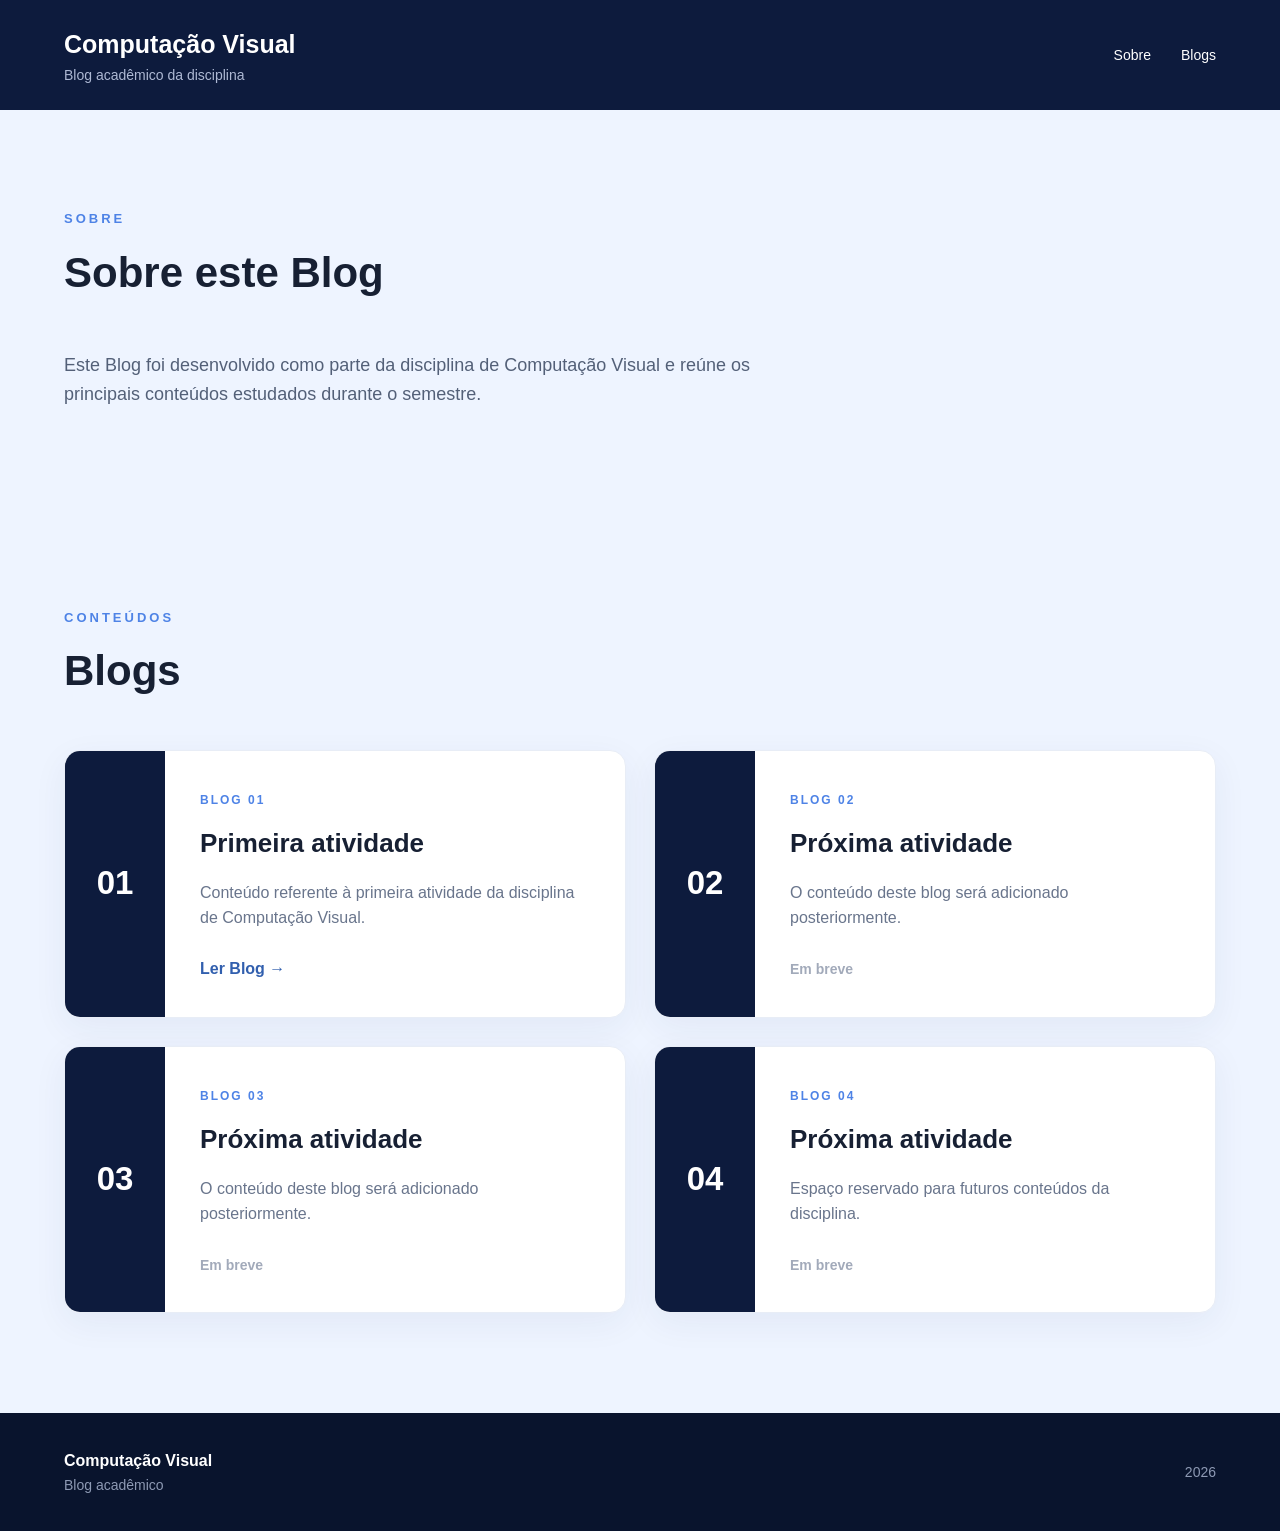
==== index.html @ 4e212698 "Update index.html" ====
<!DOCTYPE html>
<html lang="pt-br">

<head>
    <meta charset="UTF-8">
    <meta name="viewport" content="width=device-width, initial-scale=1.0">

    <title>Computação Visual</title>

    <link rel="stylesheet" href="style.css">
</head>

<body>

    <header class="topo">
        <div class="container topo-conteudo">

            <div class="marca">
                <h1>Computação Visual</h1>
                <p>Blog acadêmico da disciplina</p>
            </div>

            <nav>
                
                <a href="#sobre">Sobre</a>
                <a href="#blogs">Blogs</a>
            </nav>

        </div>
    </header>


    <main>

        

        <section id="sobre" class="sobre">

            <div class="container">

                <div class="titulo-secao">
                    <span>SOBRE</span>
                    <h2>Sobre este Blog</h2>
                </div>

                <div class="sobre-conteudo">

    <p>
        Este Blog foi desenvolvido como parte da disciplina
        de Computação Visual e reúne os principais conteúdos
        estudados durante o semestre.
    </p>

</div>

            </div>

        </section>


        <section id="blogs" class="secao-blogs">

            <div class="container">

                <div class="titulo-secao">
                    <span>CONTEÚDOS</span>
                    <h2>Blogs</h2>
                </div>


                <div class="grid-blogs">


                    <article class="card-blog">

                        <div class="numero-blog">
                            01
                        </div>

                        <div class="card-conteudo">

                            <span class="categoria">
                                BLOG 01
                            </span>

                            <h3>
                                Primeira atividade
                            </h3>

                            <p>
                                Conteúdo referente à primeira atividade
                                da disciplina de Computação Visual.
                            </p>

                            <a href="blog1.html">
                                Ler Blog →
                            </a>

                        </div>

                    </article>


                    <article class="card-blog">

                        <div class="numero-blog">
                            02
                        </div>

                        <div class="card-conteudo">

                            <span class="categoria">
                                BLOG 02
                            </span>

                            <h3>
                                Próxima atividade
                            </h3>

                            <p>
                                O conteúdo deste blog será adicionado
                                posteriormente.
                            </p>

                            <span class="em-breve">
                                Em breve
                            </span>

                        </div>

                    </article>


                    <article class="card-blog">

                        <div class="numero-blog">
                            03
                        </div>

                        <div class="card-conteudo">

                            <span class="categoria">
                                BLOG 03
                            </span>

                            <h3>
                                Próxima atividade
                            </h3>

                            <p>
                                O conteúdo deste blog será adicionado
                                posteriormente.
                            </p>

                            <span class="em-breve">
                                Em breve
                            </span>

                        </div>

                    </article>


                    <article class="card-blog">

                        <div class="numero-blog">
                            04
                        </div>

                        <div class="card-conteudo">

                            <span class="categoria">
                                BLOG 04
                            </span>

                            <h3>
                                Próxima atividade
                            </h3>

                            <p>
                                Espaço reservado para futuros conteúdos
                                da disciplina.
                            </p>

                            <span class="em-breve">
                                Em breve
                            </span>

                        </div>

                    </article>


                </div>

            </div>

        </section>

    </main>


    <footer>

        <div class="container rodape-conteudo">

            <div>
                <strong>Computação Visual</strong>
                <p>Blog acadêmico</p>
            </div>

            <p>
                2026
            </p>

        </div>

    </footer>


</body>

</html>
---- style.css ----
/* CONFIGURAÇÕES GERAIS */

* {
    margin: 0;
    padding: 0;
    box-sizing: border-box;
}

html {
    scroll-behavior: smooth;
}

body {
    font-family: Arial, Helvetica, sans-serif;
    background-color: #eef4ff;
    color: #172033;
    line-height: 1.6;
}

.container {
    width: 90%;
    max-width: 1180px;
    margin: 0 auto;
}


/* TOPO */

.topo {
    background-color: #0d1b3d;
    color: white;
    padding: 24px 0;
}

.topo-conteudo {
    display: flex;
    justify-content: space-between;
    align-items: center;
    gap: 30px;
}

.marca h1 {
    font-size: 25px;
    font-weight: 700;
}

.marca p {
    color: #aeb9d4;
    font-size: 14px;
}

nav {
    display: flex;
    gap: 30px;
}

nav a {
    color: white;
    text-decoration: none;
    font-size: 14px;
    transition: 0.3s;
}

nav a:hover {
    color: #75a7ff;
}


/* HERO */

.hero {
    background-color: #0d1b3d;
    color: white;
    padding: 90px 0 110px;
}

.hero-conteudo {
    display: flex;
    align-items: center;
    justify-content: space-between;
    gap: 60px;
}

.hero-texto {
    max-width: 720px;
}

.etiqueta {
    display: inline-block;
    color: #82adff;
    font-size: 13px;
    font-weight: bold;
    letter-spacing: 3px;
    margin-bottom: 20px;
}

.hero h2 {
    font-size: 58px;
    line-height: 1.1;
    max-width: 750px;
    margin-bottom: 25px;
}

.hero p {
    color: #c2cbe0;
    font-size: 18px;
    max-width: 650px;
    margin-bottom: 35px;
}

.botao {
    display: inline-block;
    background-color: #4e83e6;
    color: white;
    text-decoration: none;
    padding: 14px 26px;
    border-radius: 8px;
    font-weight: bold;
    transition: 0.3s;
}

.botao:hover {
    background-color: #6d9af0;
}

.hero-detalhe {
    font-size: 180px;
    font-weight: bold;
    color: rgba(255, 255, 255, 0.05);
}


/* TÍTULOS DAS SEÇÕES */

.titulo-secao {
    margin-bottom: 45px;
}

.titulo-secao span {
    color: #4e83e6;
    font-size: 13px;
    font-weight: bold;
    letter-spacing: 3px;
}

.titulo-secao h2 {
    font-size: 42px;
    margin-top: 8px;
}


/* SOBRE */

.sobre {
    background-color: transparent !important;
    padding: 95px 0;
}

.sobre-conteudo {
    max-width: 750px;
}

.sobre-conteudo p {
    font-size: 18px;
    color: #536078;
}


/* BLOGS */

.secao-blogs {
    padding: 100px 0;
}

.grid-blogs {
    display: grid;
    grid-template-columns: repeat(2, 1fr);
    gap: 28px;
}

.card-blog {
    background-color: white;
    border-radius: 16px;
    overflow: hidden;
    display: flex;
    min-height: 260px;
    border: 1px solid #e8edf6;
    box-shadow: 0 10px 35px rgba(28, 52, 94, 0.06);
    transition: 0.3s;
}

.card-blog:hover {
    transform: translateY(-6px);
    box-shadow: 0 18px 40px rgba(28, 52, 94, 0.12);
}

.numero-blog {
    width: 100px;
    min-width: 100px;
    flex: 0 0 100px;

    background-color: #0d1b3d;
    color: white;
    font-size: 33px;
    font-weight: bold;
    display: flex;
    justify-content: center;
    align-items: center;
}

.card-conteudo {
    padding: 35px;
}

.categoria {
    font-size: 12px;
    letter-spacing: 2px;
    font-weight: bold;
    color: #4e83e6;
}

.card-conteudo h3 {
    margin: 12px 0 15px;
    font-size: 26px;
}

.card-conteudo p {
    color: #69758c;
    margin-bottom: 25px;
}

.card-conteudo a {
    color: #315fae;
    text-decoration: none;
    font-weight: bold;
}

.card-conteudo a:hover {
    text-decoration: underline;
}

.em-breve {
    color: #a2aaba;
    font-weight: bold;
    font-size: 14px;
}


/* RODAPÉ */

footer {
    background-color: #09142d;
    color: white;
    padding: 35px 0;
}

.rodape-conteudo {
    display: flex;
    justify-content: space-between;
    align-items: center;
}

.rodape-conteudo p {
    color: #8e9ab4;
    font-size: 14px;
}


/* CELULAR */

@media (max-width: 800px) {

    .topo-conteudo {
        flex-direction: column;
        align-items: flex-start;
    }

    nav {
        gap: 18px;
    }

    .hero {
        padding: 70px 0;
    }

    .hero-conteudo {
        display: block;
    }

    .hero h2 {
        font-size: 40px;
    }

    .hero-detalhe {
        display: none;
    }

    .sobre-conteudo {
        grid-template-columns: 1fr;
    }

    .grid-blogs {
        grid-template-columns: 1fr;
    }

    .card-blog {
        min-height: auto;
    }

    .numero-blog {
        width: 75px;
    }

    .titulo-secao h2 {
        font-size: 34px;
    }

    .rodape-conteudo {
        flex-direction: column;
        align-items: flex-start;
        gap: 10px;
    }

}
/* PÁGINA DOS POSTS */

.post-pagina {
    padding: 90px 0;
    max-width: 900px;
}

.post-cabecalho {
    margin-bottom: 60px;
}

.post-cabecalho h1 {
    font-size: 48px;
    line-height: 1.15;
    margin: 15px 0 20px;
    color: #172033;
}

.post-subtitulo {
    font-size: 19px;
    color: #69758c;
    max-width: 750px;
}

.post-conteudo {
    background-color: white;
    padding: 50px;
    border-radius: 16px;
    box-shadow: 0 10px 35px rgba(28, 52, 94, 0.06);
}

.post-conteudo h2 {
    font-size: 27px;
    margin-top: 45px;
    margin-bottom: 16px;
    color: #0d1b3d;
}

.post-conteudo h2:first-child {
    margin-top: 0;
}

.post-conteudo p {
    font-size: 18px;
    line-height: 1.8;
    color: #536078;
    margin-bottom: 22px;
}

.voltar-blog {
    display: inline-block;
    margin-top: 35px;
    color: #315fae;
    text-decoration: none;
    font-weight: bold;
}

.voltar-blog:hover {
    text-decoration: underline;
}


/* CELULAR - POSTS */

@media (max-width: 800px) {

    .post-pagina {
        padding: 60px 0;
    }

    .post-cabecalho h1 {
        font-size: 36px;
    }

    .post-conteudo {
        padding: 28px;
    }

    .post-conteudo h2 {
        font-size: 24px;
    }

    .post-conteudo p {
        font-size: 17px;
    }

}
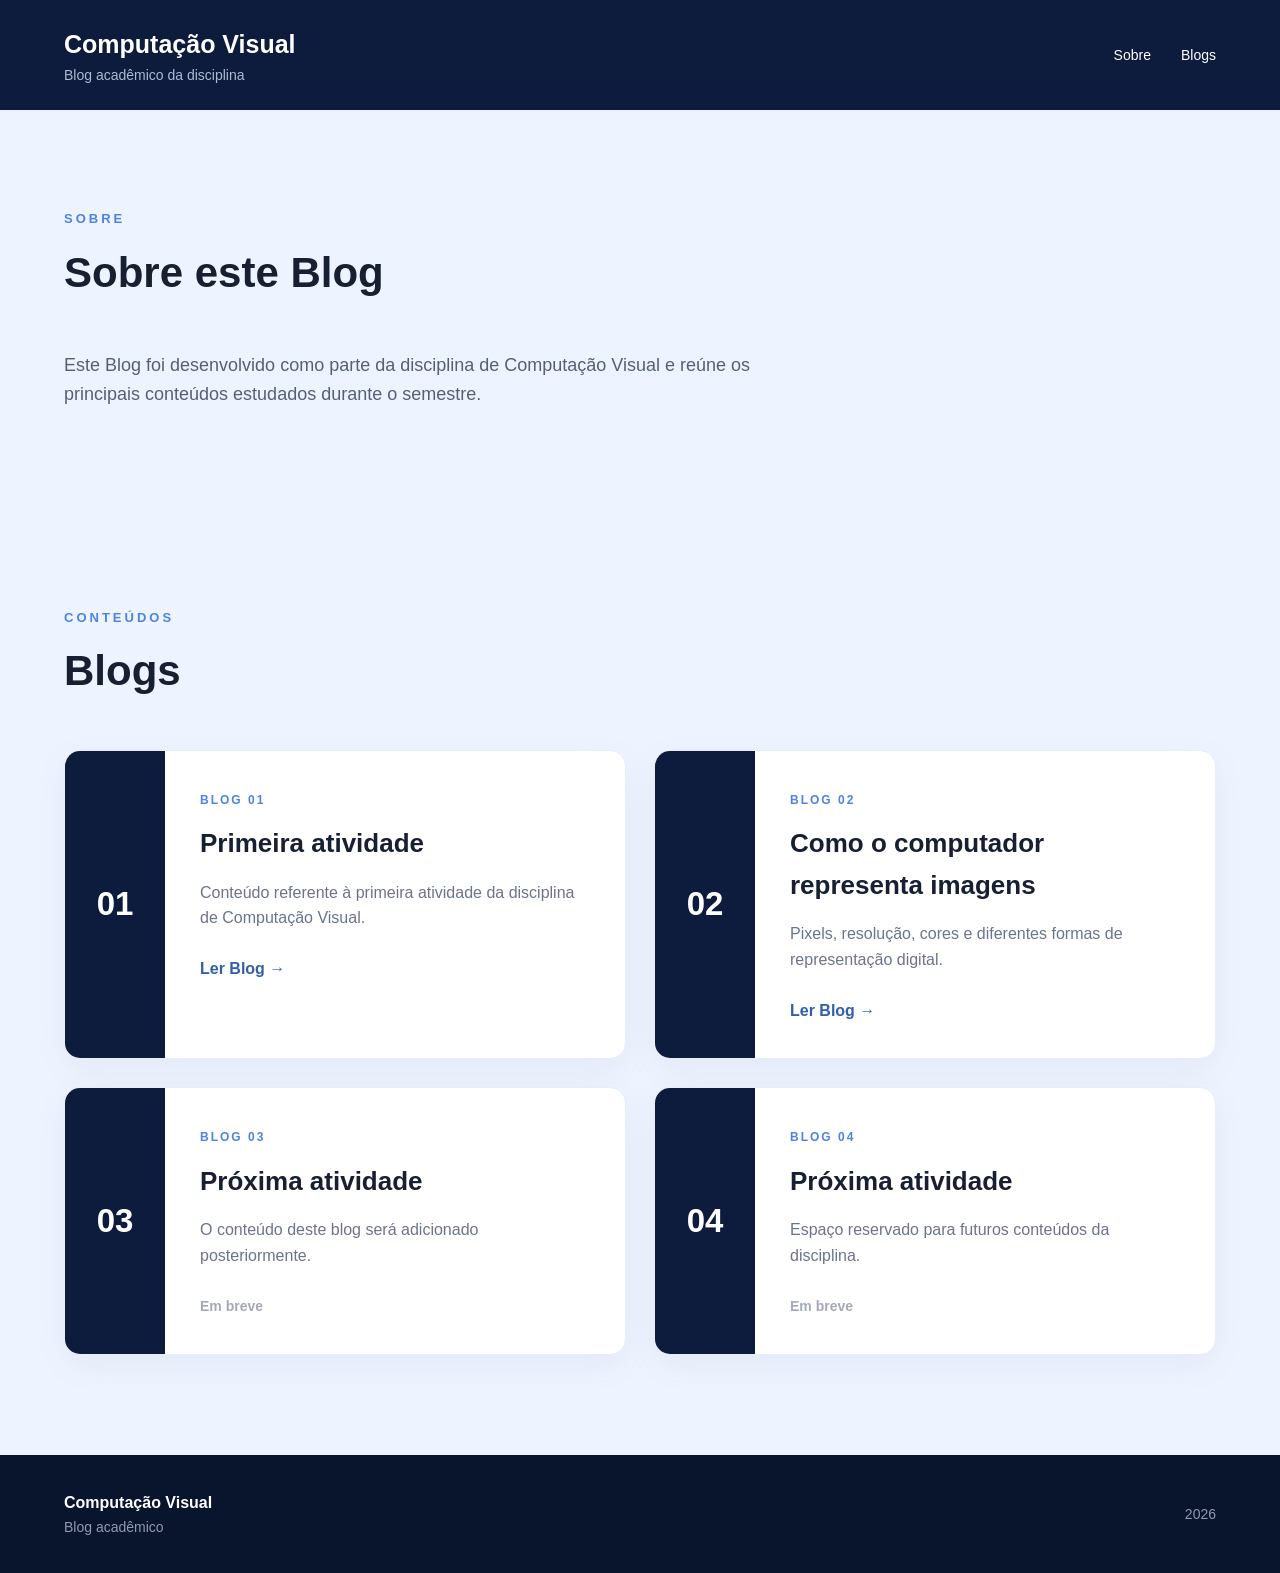
==== commit 656d831f: "Refactor blog article structure in index.html" ====
--- a/index.html
+++ b/index.html
@@ -101,16 +101,44 @@
                     </article>
 
 
+                   <article class="card-blog">
+
+    <div class="numero-blog">
+        02
+    </div>
+
+    <div class="card-conteudo">
+
+        <span class="categoria">
+            BLOG 02
+        </span>
+
+        <h3>
+            Como o computador representa imagens
+        </h3>
+
+        <p>
+            Pixels, resolução, cores e diferentes formas de representação digital.
+        </p>
+
+        <a href="blog2.html">
+            Ler Blog →
+        </a>
+
+    </div>
+
+</article>
+
                     <article class="card-blog">
 
                         <div class="numero-blog">
-                            02
+                            03
                         </div>
 
                         <div class="card-conteudo">
 
                             <span class="categoria">
-                                BLOG 02
+                                BLOG 03
                             </span>
 
                             <h3>
@@ -134,36 +162,6 @@
                     <article class="card-blog">
 
                         <div class="numero-blog">
-                            03
-                        </div>
-
-                        <div class="card-conteudo">
-
-                            <span class="categoria">
-                                BLOG 03
-                            </span>
-
-                            <h3>
-                                Próxima atividade
-                            </h3>
-
-                            <p>
-                                O conteúdo deste blog será adicionado
-                                posteriormente.
-                            </p>
-
-                            <span class="em-breve">
-                                Em breve
-                            </span>
-
-                        </div>
-
-                    </article>
-
-
-                    <article class="card-blog">
-
-                        <div class="numero-blog">
                             04
                         </div>
 
--- a/style.css
+++ b/style.css
@@ -334,8 +334,8 @@
 }
 
 .post-cabecalho h1 {
-    font-size: 48px;
-    line-height: 1.15;
+    font-size: 38px;
+    line-height: 1.2;
     margin: 15px 0 20px;
     color: #172033;
 }
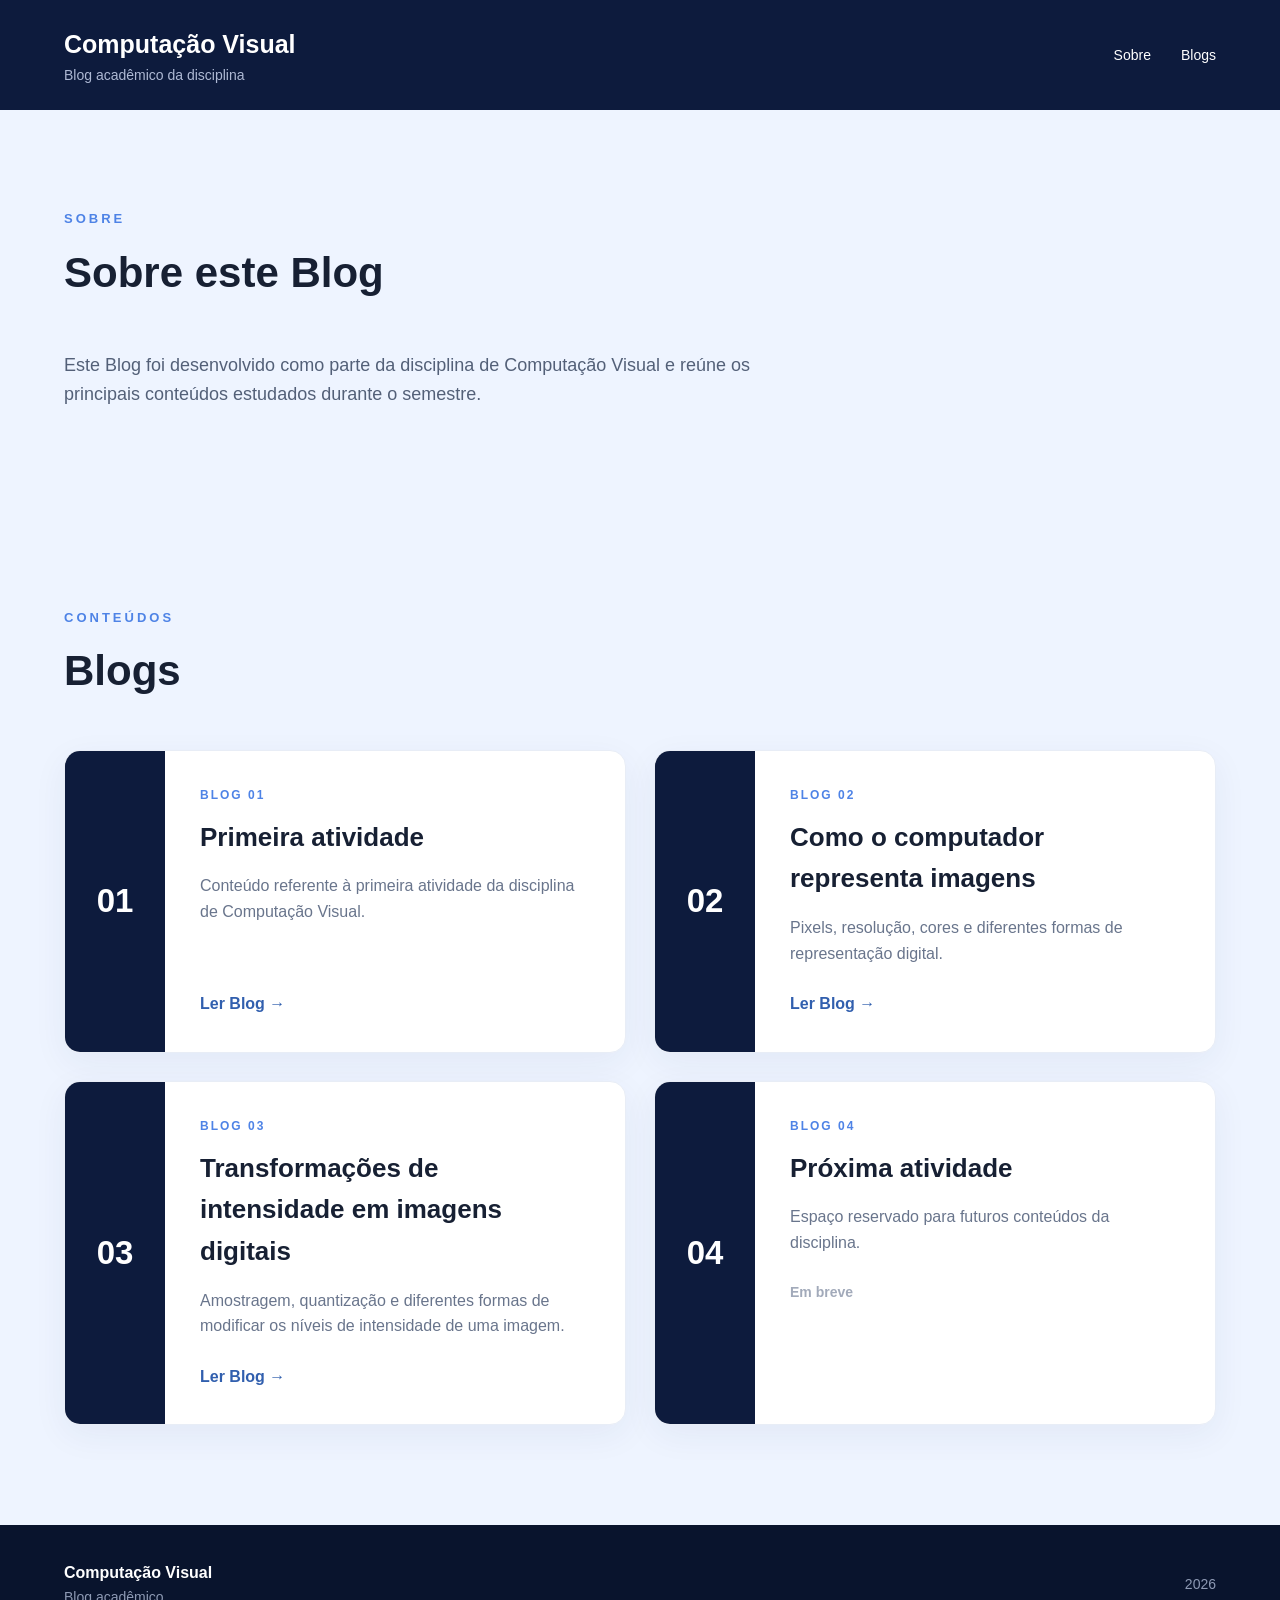
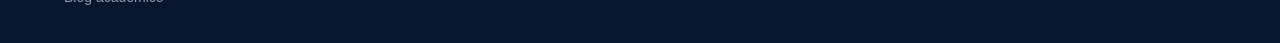
==== commit 6c766588: "Refactor blog card content and structure" ====
--- a/index.html
+++ b/index.html
@@ -131,32 +131,32 @@
 
                     <article class="card-blog">
 
-                        <div class="numero-blog">
-                            03
-                        </div>
-
-                        <div class="card-conteudo">
-
-                            <span class="categoria">
-                                BLOG 03
-                            </span>
-
-                            <h3>
-                                Próxima atividade
-                            </h3>
-
-                            <p>
-                                O conteúdo deste blog será adicionado
-                                posteriormente.
-                            </p>
-
-                            <span class="em-breve">
-                                Em breve
-                            </span>
-
-                        </div>
-
-                    </article>
+    <div class="numero-blog">
+        03
+    </div>
+
+    <div class="card-conteudo">
+
+        <span class="categoria">
+            BLOG 03
+        </span>
+
+        <h3>
+            Transformações de intensidade em imagens digitais
+        </h3>
+
+        <p>
+            Amostragem, quantização e diferentes formas de modificar
+            os níveis de intensidade de uma imagem.
+        </p>
+
+        <a href="blog3.html">
+            Ler Blog →
+        </a>
+
+    </div>
+
+</article>
 
 
                     <article class="card-blog">
--- a/style.css
+++ b/style.css
@@ -198,7 +198,6 @@
     width: 100px;
     min-width: 100px;
     flex: 0 0 100px;
-
     background-color: #0d1b3d;
     color: white;
     font-size: 33px;
@@ -210,6 +209,9 @@
 
 .card-conteudo {
     padding: 35px;
+    display: flex;
+    flex-direction: column;
+    flex: 1;
 }
 
 .categoria {
@@ -233,6 +235,7 @@
     color: #315fae;
     text-decoration: none;
     font-weight: bold;
+    margin-top: auto;
 }
 
 .card-conteudo a:hover {
@@ -266,62 +269,6 @@
 }
 
 
-/* CELULAR */
-
-@media (max-width: 800px) {
-
-    .topo-conteudo {
-        flex-direction: column;
-        align-items: flex-start;
-    }
-
-    nav {
-        gap: 18px;
-    }
-
-    .hero {
-        padding: 70px 0;
-    }
-
-    .hero-conteudo {
-        display: block;
-    }
-
-    .hero h2 {
-        font-size: 40px;
-    }
-
-    .hero-detalhe {
-        display: none;
-    }
-
-    .sobre-conteudo {
-        grid-template-columns: 1fr;
-    }
-
-    .grid-blogs {
-        grid-template-columns: 1fr;
-    }
-
-    .card-blog {
-        min-height: auto;
-    }
-
-    .numero-blog {
-        width: 75px;
-    }
-
-    .titulo-secao h2 {
-        font-size: 34px;
-    }
-
-    .rodape-conteudo {
-        flex-direction: column;
-        align-items: flex-start;
-        gap: 10px;
-    }
-
-}
 /* PÁGINA DOS POSTS */
 
 .post-pagina {
@@ -346,6 +293,9 @@
     max-width: 750px;
 }
 
+
+/* POSTS COM CAIXA BRANCA */
+
 .post-conteudo {
     background-color: white;
     padding: 50px;
@@ -353,23 +303,29 @@
     box-shadow: 0 10px 35px rgba(28, 52, 94, 0.06);
 }
 
-.post-conteudo h2 {
+
+/* TEXTOS DE TODOS OS POSTS */
+
+.post-pagina article h2 {
     font-size: 27px;
     margin-top: 45px;
-    margin-bottom: 16px;
+    margin-bottom: 18px;
     color: #0d1b3d;
 }
 
-.post-conteudo h2:first-child {
+.post-pagina article h2:first-child {
     margin-top: 0;
 }
 
-.post-conteudo p {
+.post-pagina article p {
     font-size: 18px;
     line-height: 1.8;
     color: #536078;
-    margin-bottom: 22px;
-}
+    margin-bottom: 24px;
+}
+
+
+/* BOTÃO VOLTAR */
 
 .voltar-blog {
     display: inline-block;
@@ -384,28 +340,89 @@
 }
 
 
-/* CELULAR - POSTS */
+/* CELULAR */
 
 @media (max-width: 800px) {
+
+    .topo-conteudo {
+        flex-direction: column;
+        align-items: flex-start;
+    }
+
+    nav {
+        gap: 18px;
+    }
+
+    .hero {
+        padding: 70px 0;
+    }
+
+    .hero-conteudo {
+        display: block;
+    }
+
+    .hero h2 {
+        font-size: 40px;
+    }
+
+    .hero-detalhe {
+        display: none;
+    }
+
+    .sobre-conteudo {
+        max-width: 100%;
+    }
+
+    .grid-blogs {
+        grid-template-columns: 1fr;
+    }
+
+    .card-blog {
+        min-height: auto;
+    }
+
+    .numero-blog {
+        width: 75px;
+        min-width: 75px;
+        flex: 0 0 75px;
+        font-size: 28px;
+    }
+
+    .titulo-secao h2 {
+        font-size: 34px;
+    }
+
+    .rodape-conteudo {
+        flex-direction: column;
+        align-items: flex-start;
+        gap: 10px;
+    }
 
     .post-pagina {
         padding: 60px 0;
     }
 
     .post-cabecalho h1 {
-        font-size: 36px;
+        font-size: 32px;
+    }
+
+    .post-subtitulo {
+        font-size: 17px;
     }
 
     .post-conteudo {
         padding: 28px;
     }
 
-    .post-conteudo h2 {
+    .post-pagina article h2 {
         font-size: 24px;
-    }
-
-    .post-conteudo p {
+        margin-top: 35px;
+        margin-bottom: 15px;
+    }
+
+    .post-pagina article p {
         font-size: 17px;
-    }
-
-}
+        line-height: 1.7;
+        margin-bottom: 20px;
+    }
+}
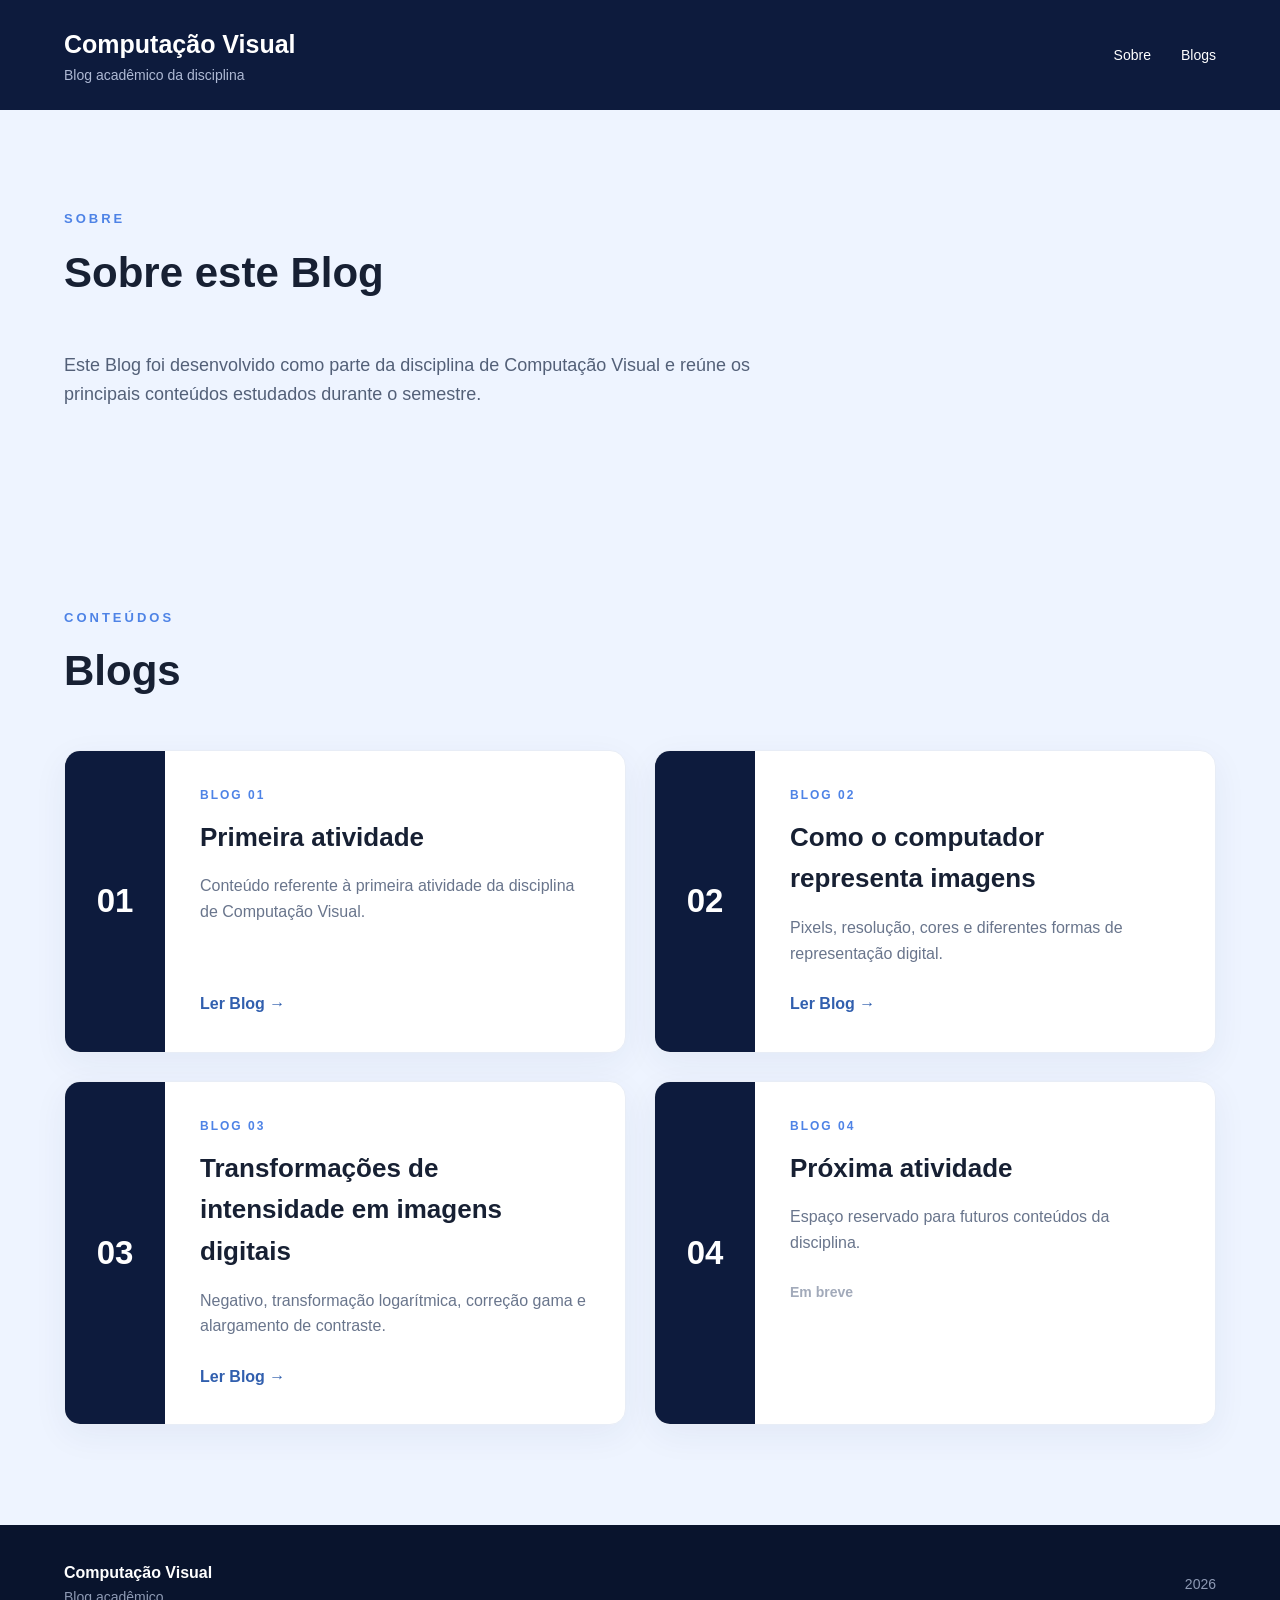
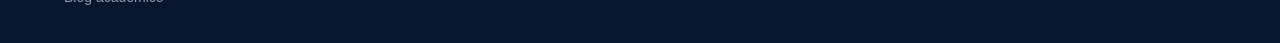
==== commit 802b7465: "Modify blog article content on image transformations Updated the blog article content to include spe" ====
--- a/index.html
+++ b/index.html
@@ -129,7 +129,7 @@
 
 </article>
 
-                    <article class="card-blog">
+              <article class="card-blog">
 
     <div class="numero-blog">
         03
@@ -146,8 +146,8 @@
         </h3>
 
         <p>
-            Amostragem, quantização e diferentes formas de modificar
-            os níveis de intensidade de uma imagem.
+            Negativo, transformação logarítmica, correção gama
+            e alargamento de contraste.
         </p>
 
         <a href="blog3.html">
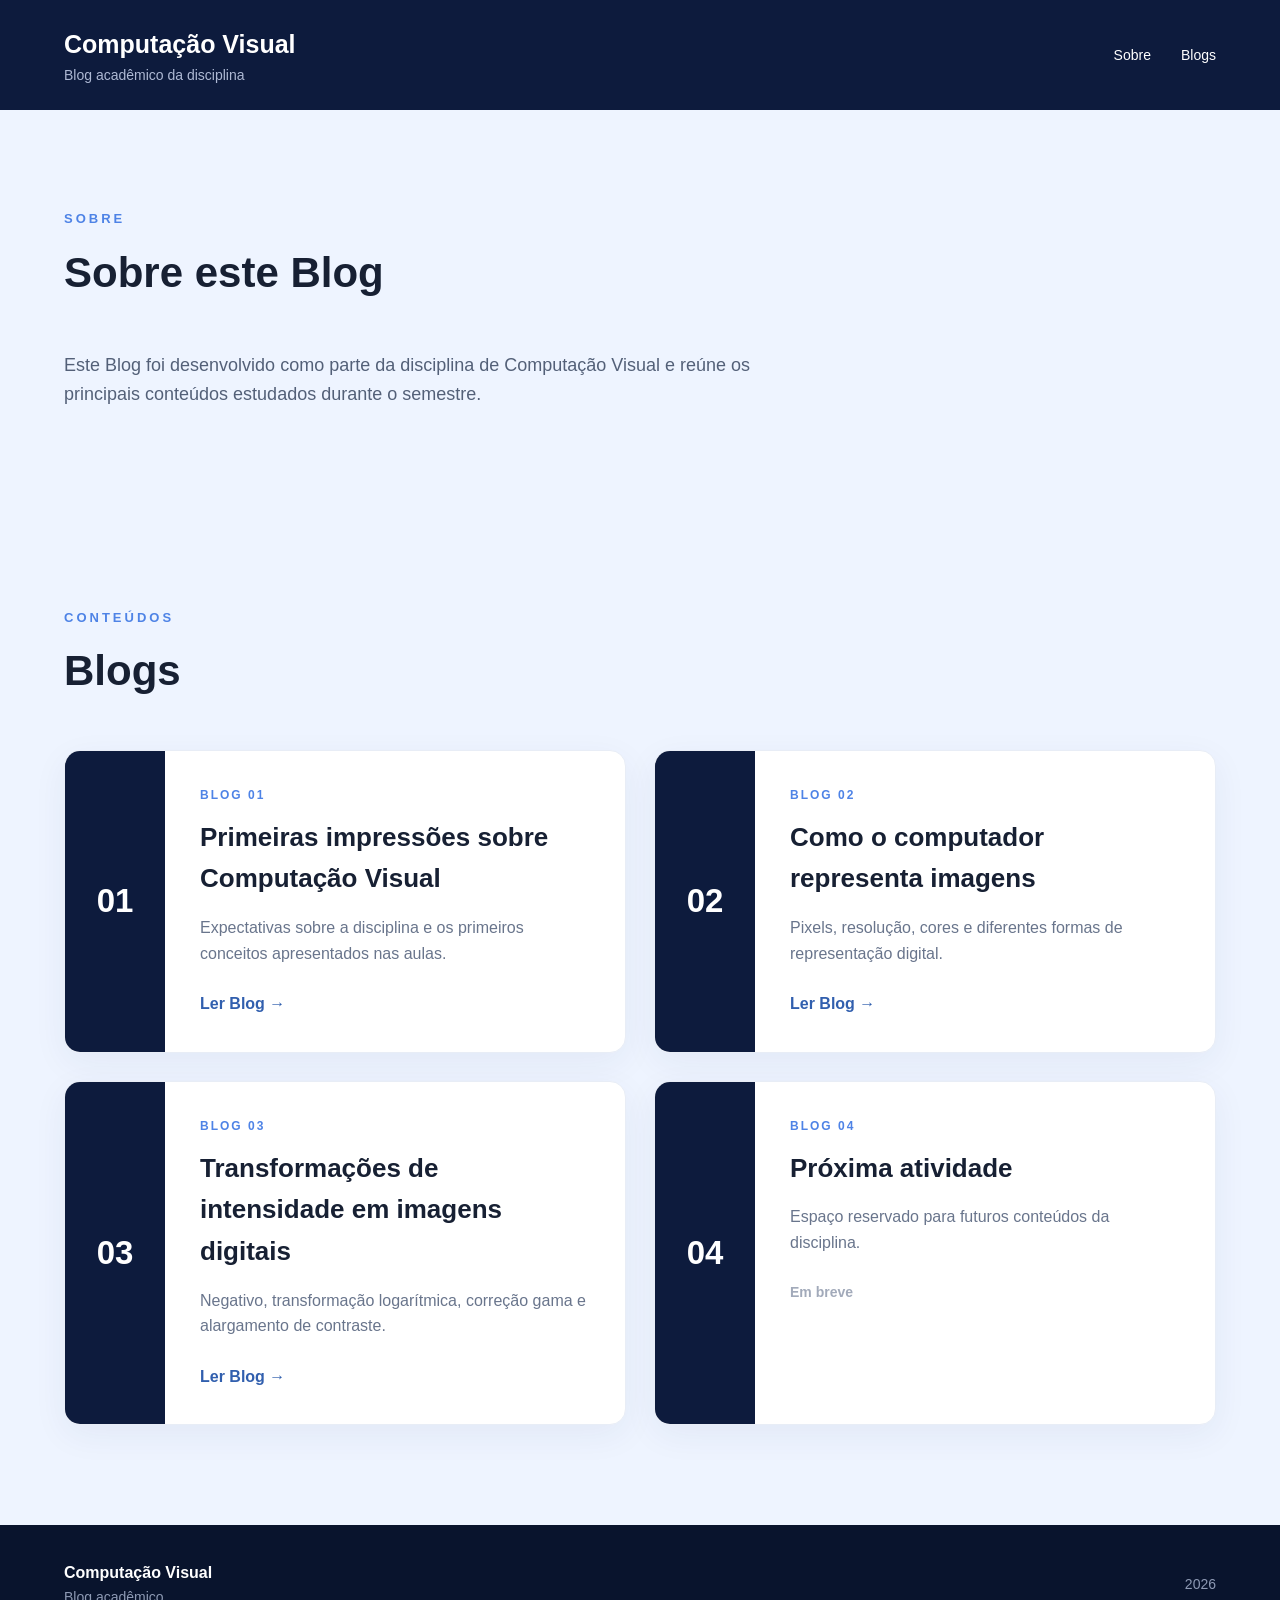
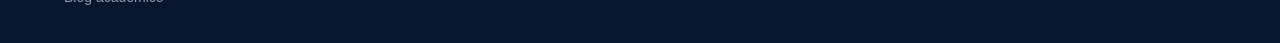
==== commit 5d4a9f36: "Update index.html" ====
--- a/index.html
+++ b/index.html
@@ -84,12 +84,12 @@
                             </span>
 
                             <h3>
-                                Primeira atividade
+                                Primeiras impressões sobre Computação Visual
                             </h3>
 
                             <p>
-                                Conteúdo referente à primeira atividade
-                                da disciplina de Computação Visual.
+                                Expectativas sobre a disciplina e os primeiros conceitos
+            apresentados nas aulas.
                             </p>
 
                             <a href="blog1.html">
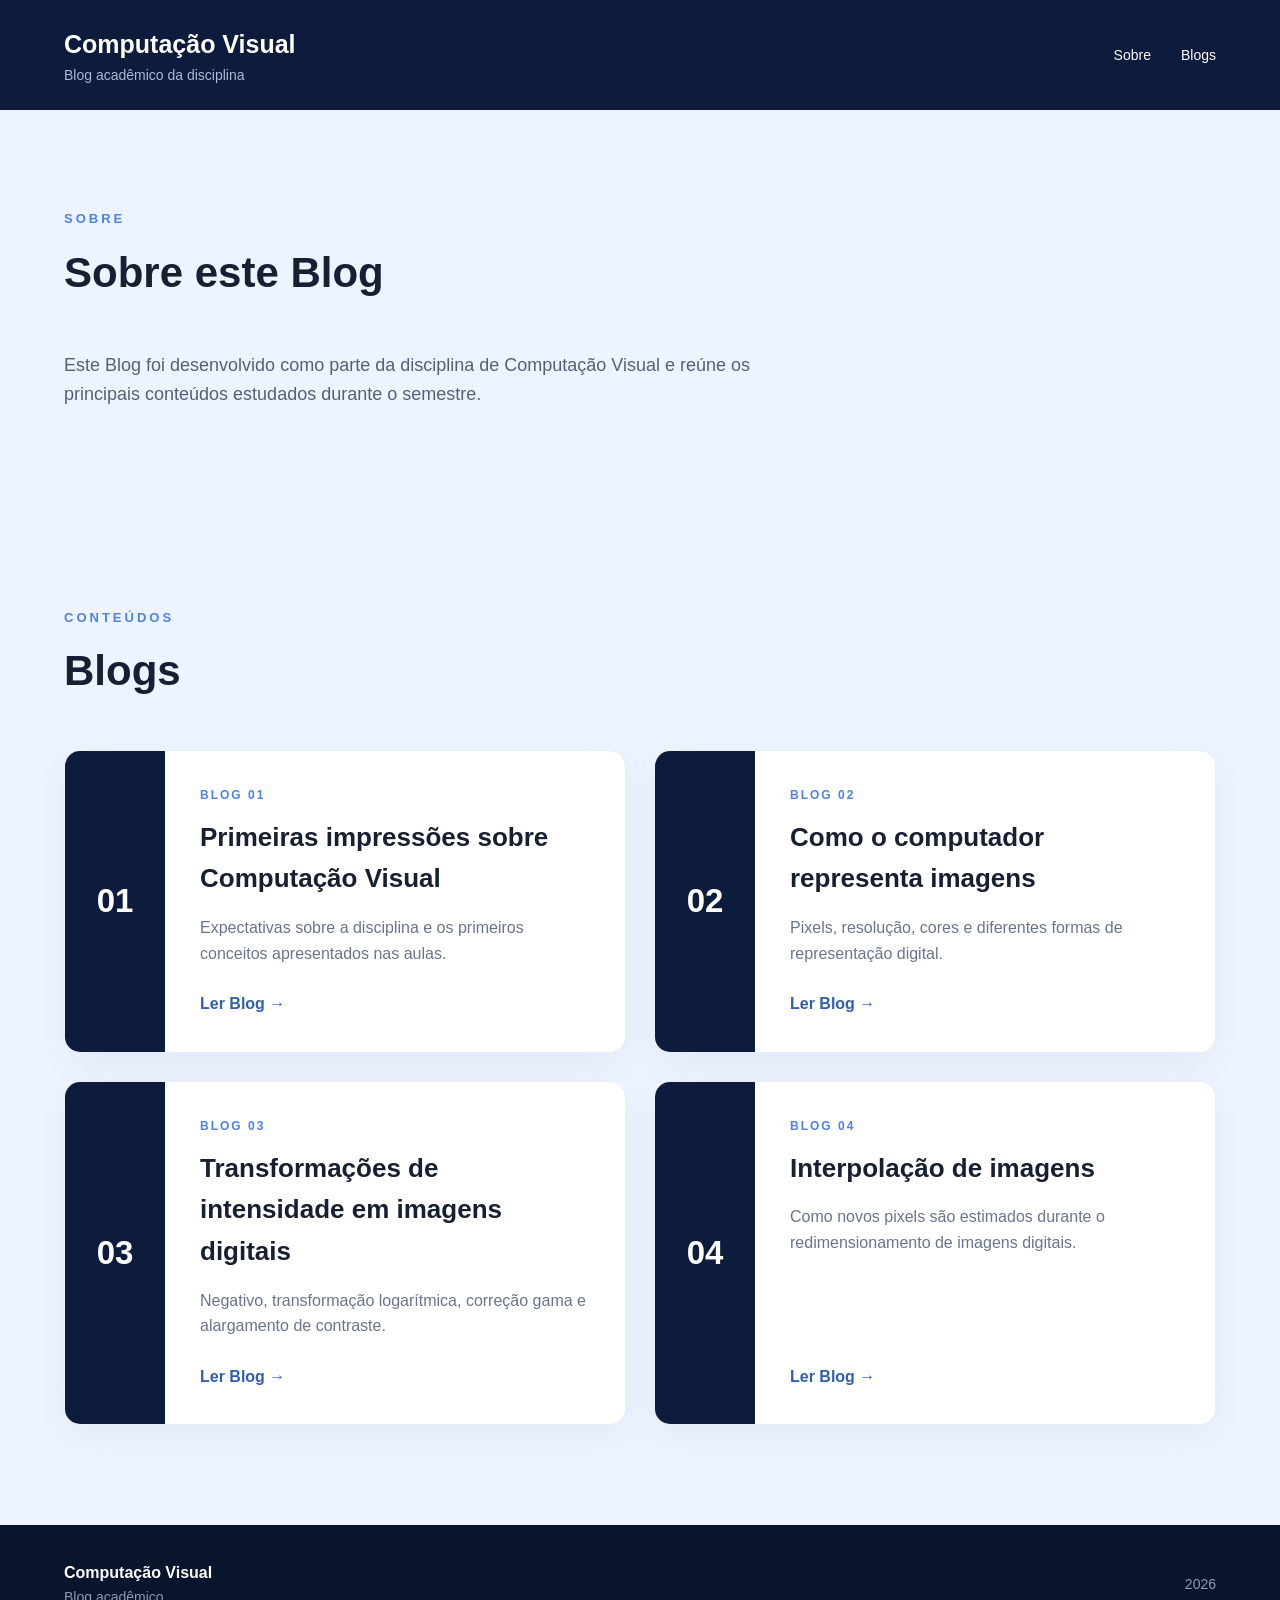
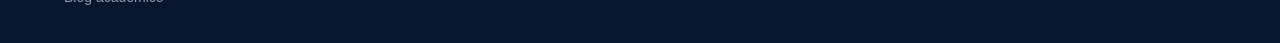
==== commit 5042d9bf: "Update index.html" ====
--- a/index.html
+++ b/index.html
@@ -161,32 +161,32 @@
 
                     <article class="card-blog">
 
-                        <div class="numero-blog">
-                            04
-                        </div>
-
-                        <div class="card-conteudo">
-
-                            <span class="categoria">
-                                BLOG 04
-                            </span>
-
-                            <h3>
-                                Próxima atividade
-                            </h3>
-
-                            <p>
-                                Espaço reservado para futuros conteúdos
-                                da disciplina.
-                            </p>
-
-                            <span class="em-breve">
-                                Em breve
-                            </span>
-
-                        </div>
-
-                    </article>
+    <div class="numero-blog">
+        04
+    </div>
+
+    <div class="card-conteudo">
+
+        <span class="categoria">
+            BLOG 04
+        </span>
+
+        <h3>
+            Interpolação de imagens
+        </h3>
+
+        <p>
+            Como novos pixels são estimados durante
+            o redimensionamento de imagens digitais.
+        </p>
+
+        <a href="blog4.html">
+            Ler Blog →
+        </a>
+
+    </div>
+
+</article>
 
 
                 </div>
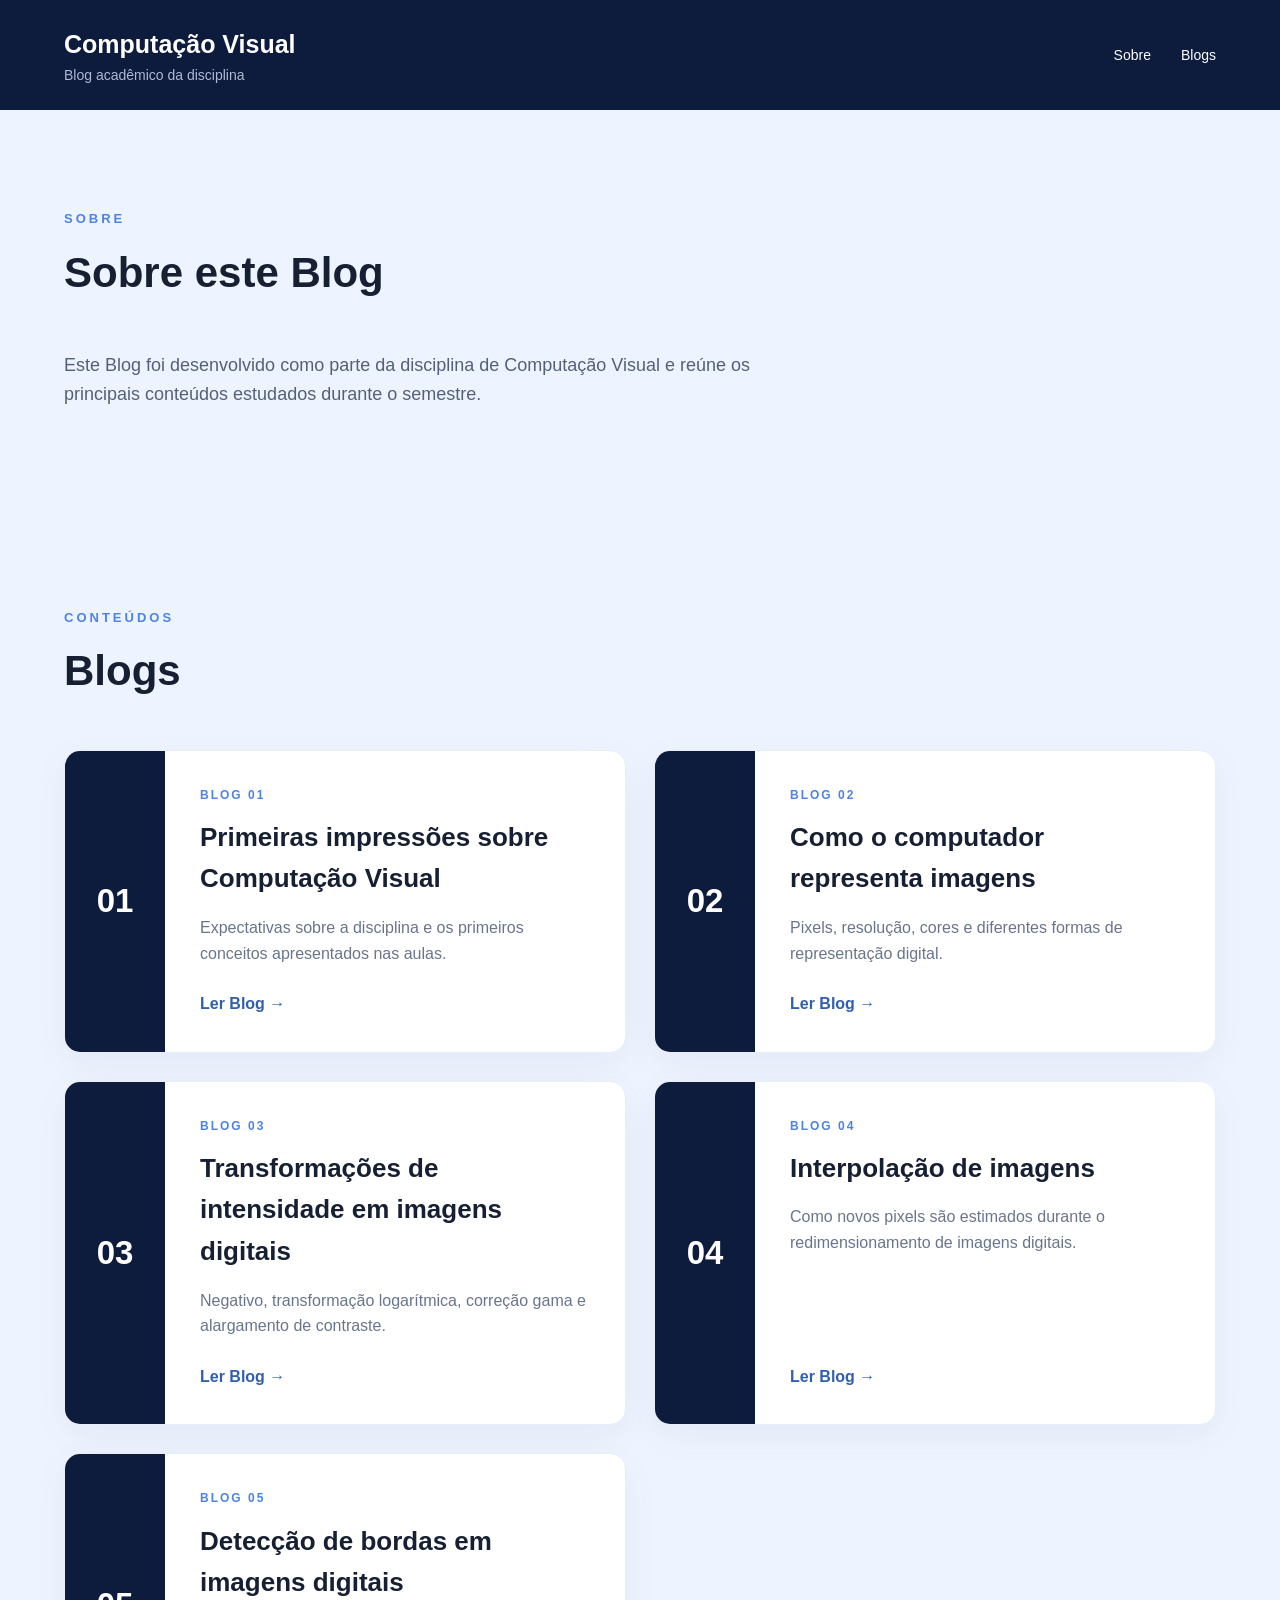
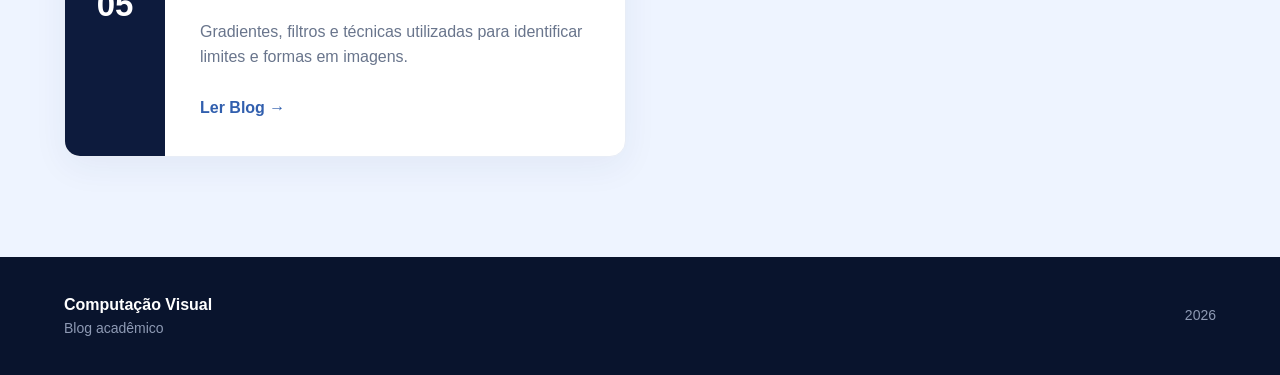
==== commit d063bfac: "Update index.html" ====
--- a/index.html
+++ b/index.html
@@ -188,6 +188,34 @@
 
 </article>
 
+<article class="card-blog">
+
+    <div class="numero-blog">
+        05
+    </div>
+
+    <div class="card-conteudo">
+
+        <span class="categoria">
+            BLOG 05
+        </span>
+
+        <h3>
+            Detecção de bordas em imagens digitais
+        </h3>
+
+        <p>
+            Gradientes, filtros e técnicas utilizadas para
+            identificar limites e formas em imagens.
+        </p>
+
+        <a href="blog5.html">
+            Ler Blog →
+        </a>
+
+    </div>
+
+</article>                    
 
                 </div>
 
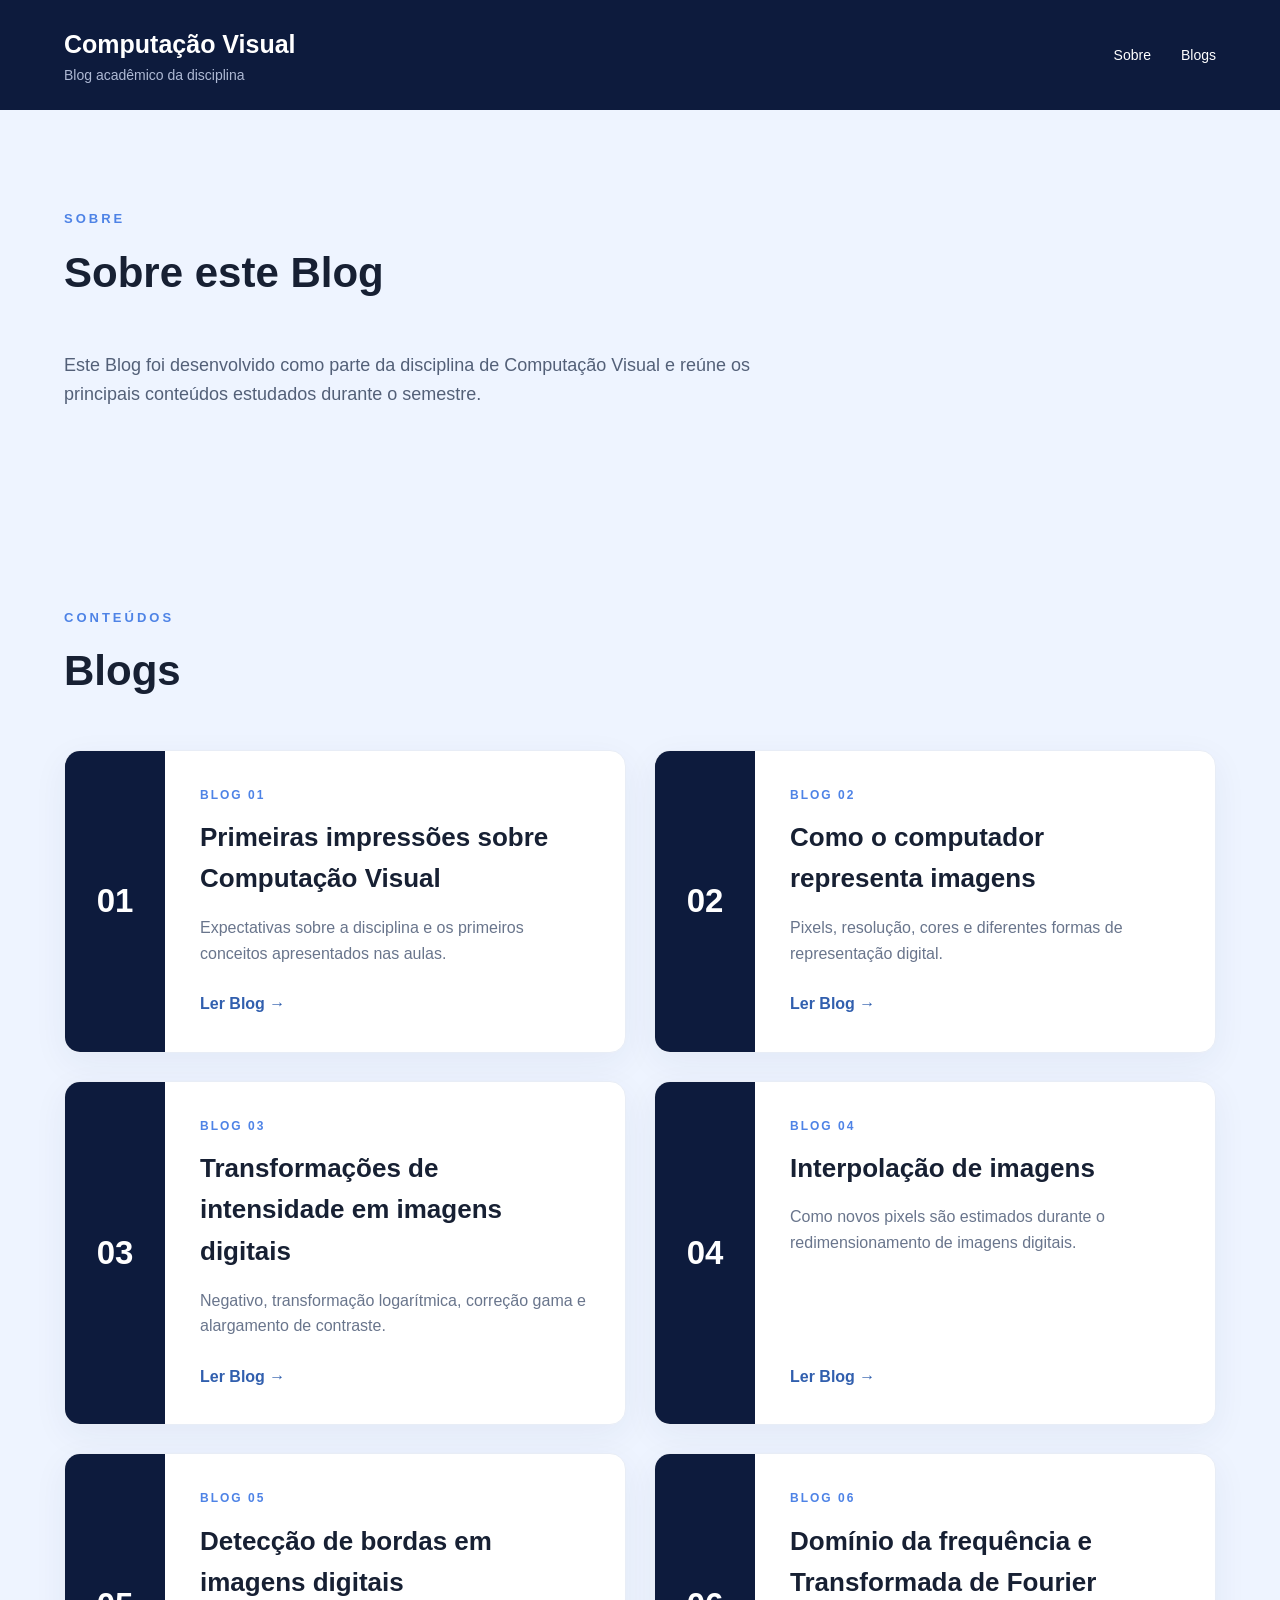
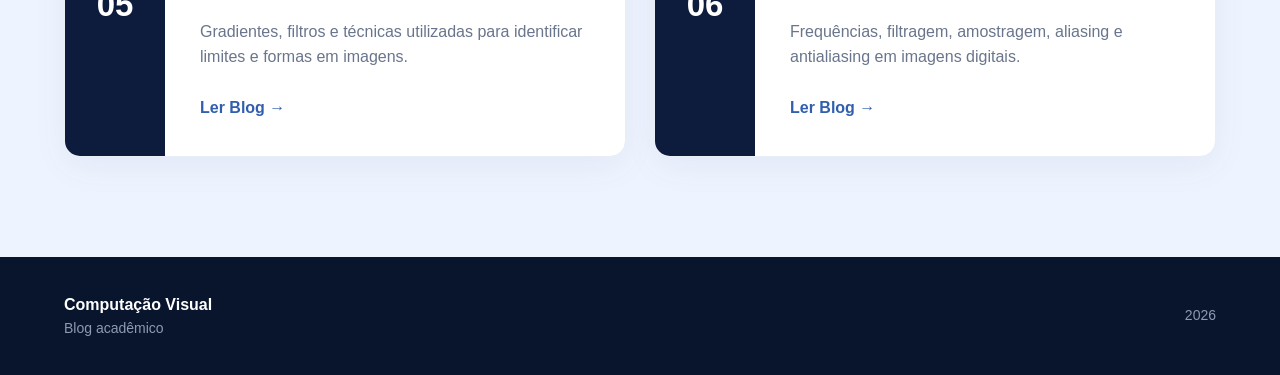
==== commit 94875378: "Add new blog article section to index.html" ====
--- a/index.html
+++ b/index.html
@@ -215,7 +215,36 @@
 
     </div>
 
-</article>                    
+</article>             
+
+                    <article class="card-blog">
+
+    <div class="numero-blog">
+        06
+    </div>
+
+    <div class="card-conteudo">
+
+        <span class="categoria">
+            BLOG 06
+        </span>
+
+        <h3>
+            Domínio da frequência e Transformada de Fourier
+        </h3>
+
+        <p>
+            Frequências, filtragem, amostragem, aliasing
+            e antialiasing em imagens digitais.
+        </p>
+
+        <a href="blog6.html">
+            Ler Blog →
+        </a>
+
+    </div>
+
+</article>
 
                 </div>
 
